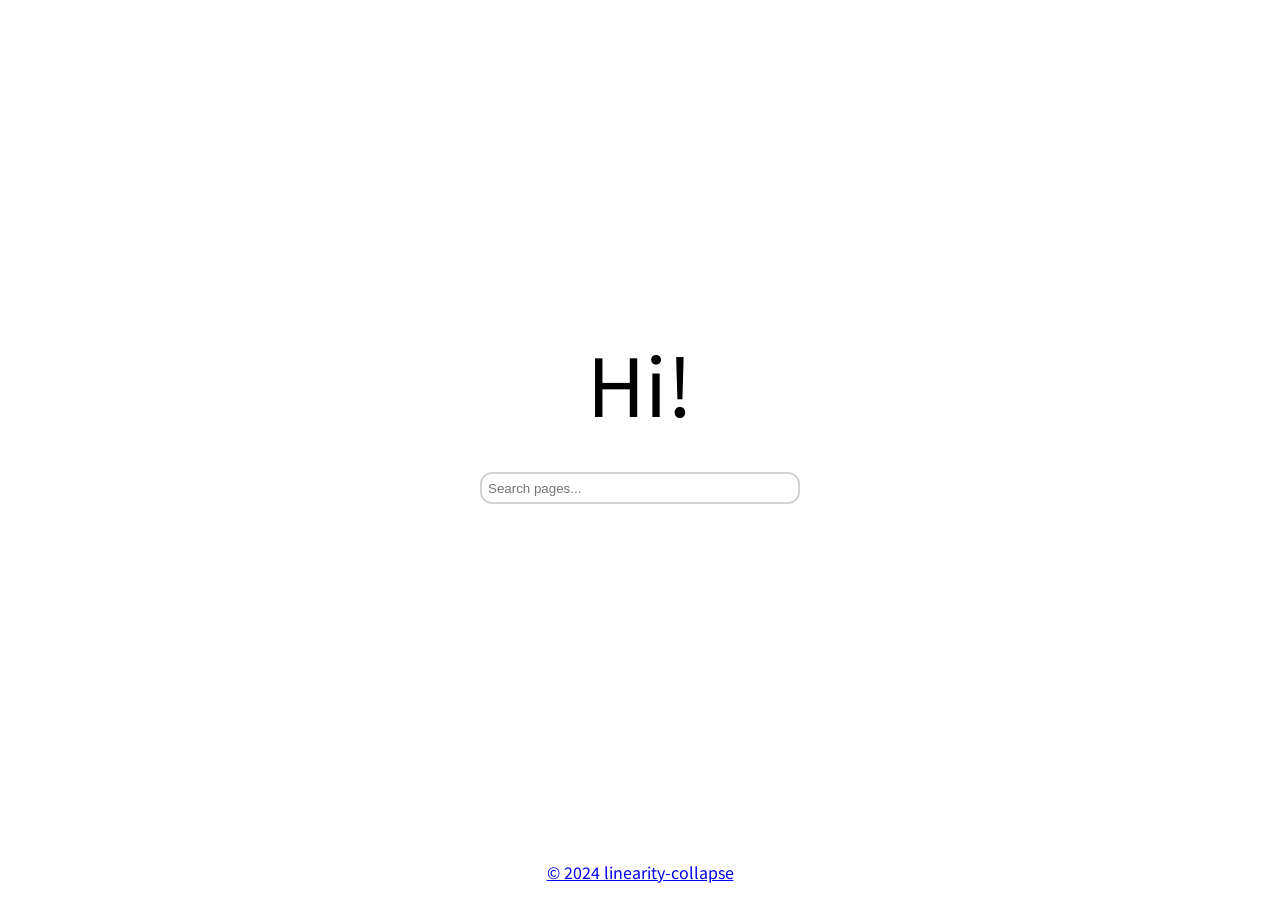
==== index.html @ d4d3545f "Initial commit" ====
<!doctype html>
<html>
  <head>
    <meta charset="utf-8">
    <meta name="viewport" content="width=device-width, initial-scale=1" />
    <title>linearity-collapse's blog</title>
    <link rel="stylesheet" href="/static/css/globals.css">
    <link rel="stylesheet" href="/static/css/index.css">
    <meta name="google-site-verification" content="T33jN6o8pSsMVFNC9cGTd0QfRuJ_pmwjWabElREHFsg" />
  </head>
  <body>
    <main>
      <div class="vertically-centered">
        <p class="main-center">Hi!</p>
        <div class="main-center-site-explorer">
          <input id="site-explorer-searchbox" type="search" placeholder="Search pages..."></input>
          <div id="site-explorer-search-result"></div>
        </div>
      </div>
    </main>
    <footer>
      <p class="footer-copyright"><a href="https://github.com/linearity-collapse">© 2024 linearity-collapse</a></p>
    </footer>
    <script src="index.js"></script>
  </body>
</html>
---- static/css/globals.css ----
@import url('https://fonts.googleapis.com/css2?family=Noto+Sans+KR&display=swap');

body {
  margin: 0;
  height: 100vh;
  display: flex;
  flex-direction: column;
  font-family: 'Noto Sans KR', sans-serif;
  font-size: 16px;
}

main {
  flex-grow: 1;
}

.vertically-centered {
  display: flex;
  flex-grow: 1;
  flex-direction: column;
  justify-content: center;
}

.main-center {
  font-size: 5em;
  margin: 0;
  text-align: center;
}

.main-center-site-explorer {
  display: flex;
  flex-direction: column;
  justify-content: center;
  margin-block-start: 32px;
  margin-block-end: 32px;
}

#site-explorer-searchbox {
  width: 320px;
  height: 32px;
  margin: auto;
  padding-inline-start: 6px;
  padding-inline-end: 6px;
  border-radius: 12px;
  border: 2px solid lightgray;
  appearance: none;
  outline: none;
  transition: border-color 0.3s;
}

#site-explorer-searchbox:focus {
  border-color: #77C3EC;
}

#site-explorer-search-result {
  width: 320px;
  margin: auto;
}

.search-result-entry:hover {
  background-color: lightblue;
}

.search-result-entry {
  border: 1px solid lightgray;
  padding: 12px;
}

.search-result-title {
  margin: 0 0 12px 0;
  font-weight: bold;
}

.search-result-url {
  color: gray;
  font-size: 0.8em;
  margin: 0;
}

.main-article {
  margin: auto;
  max-width: 800px;
  min-width: 320px;
}

.main-article > * {
  margin-inline-start: 5%;
  margin-inline-end: 5%;
}

.main-article p {
  font-size: 1.2em;
}

h1 {
  font-size: 5em;
}

h2 {
  font-size: 3em;
}

h3 {
  font-size: 2em;
}

h4 {
  font-size: 1.6em;
}

.footer-copyright {
  margin-block-start: 0;
  margin-block-end: 1em;
  margin-inline-start: 0;
  margin-inline-end: 0;
  text-align: center;
}
---- static/css/index.css ----
main {
  display: flex;
}
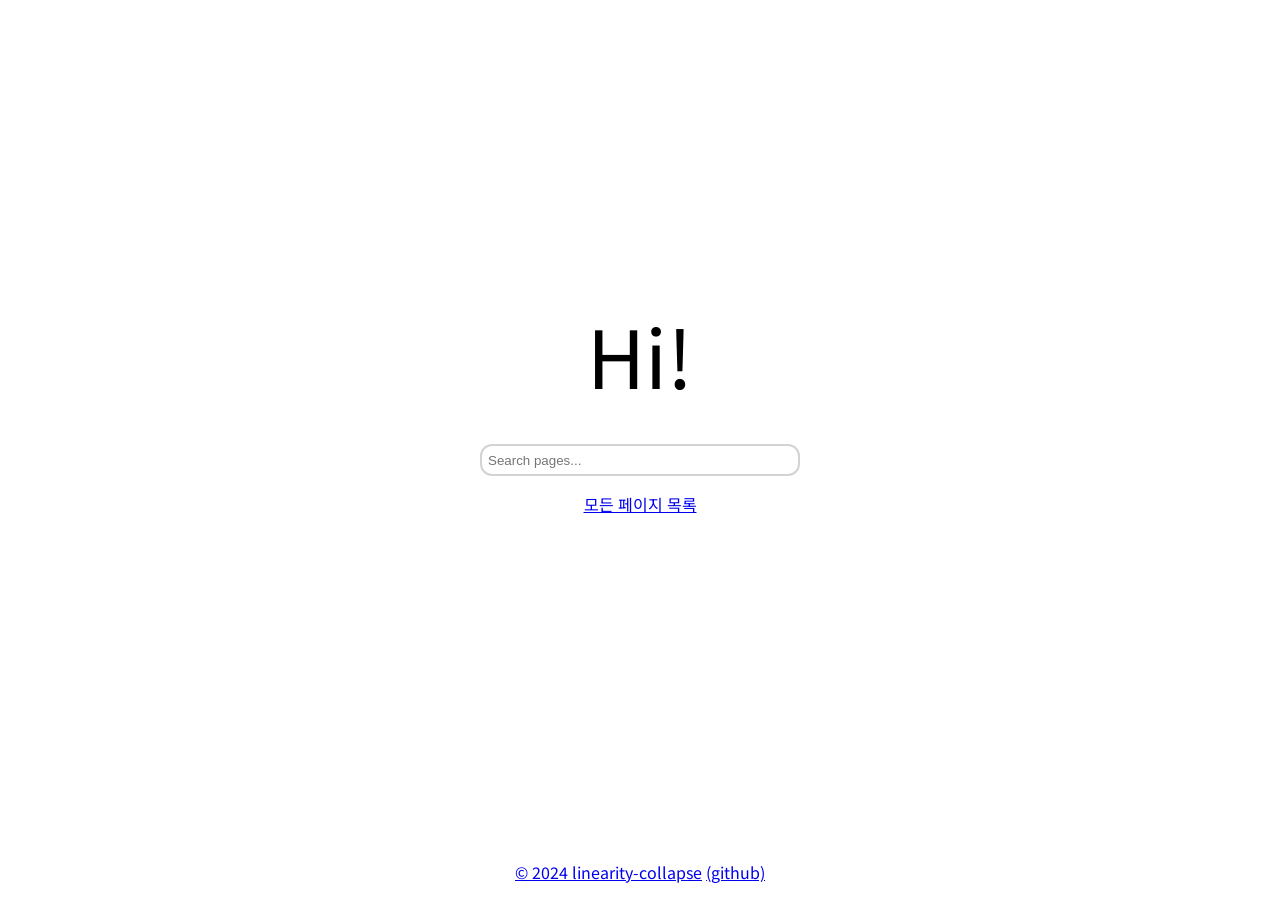
==== commit bc772786: "Update pages" ====
--- a/index.html
+++ b/index.html
@@ -15,12 +15,19 @@
         <div class="main-center-site-explorer">
           <input id="site-explorer-searchbox" type="search" placeholder="Search pages..."></input>
           <div id="site-explorer-search-result"></div>
+          <p id="site-explorer-to-page-list">
+            <a href="./pages.html">모든 페이지 목록</a>
+          </p>
         </div>
       </div>
     </main>
     <footer>
-      <p class="footer-copyright"><a href="https://github.com/linearity-collapse">© 2024 linearity-collapse</a></p>
+      <p class="footer-copyright">
+        <a href="/">© 2024 linearity-collapse</a>
+        <a href="https://github.com/linearity-collapse">(github)</a>
+      </p>
     </footer>
+    <script src="search.js"></script>
     <script src="index.js"></script>
   </body>
 </html>
--- a/static/css/globals.css
+++ b/static/css/globals.css
@@ -87,6 +87,10 @@
   margin-inline-end: 5%;
 }
 
+.main-article > img {
+  max-width: 90%;
+}
+
 .main-article p {
   font-size: 1.2em;
 }
--- a/static/css/index.css
+++ b/static/css/index.css
@@ -1,3 +1,7 @@
 main {
   display: flex;
 }
+
+#site-explorer-to-page-list {
+  text-align: center;
+}
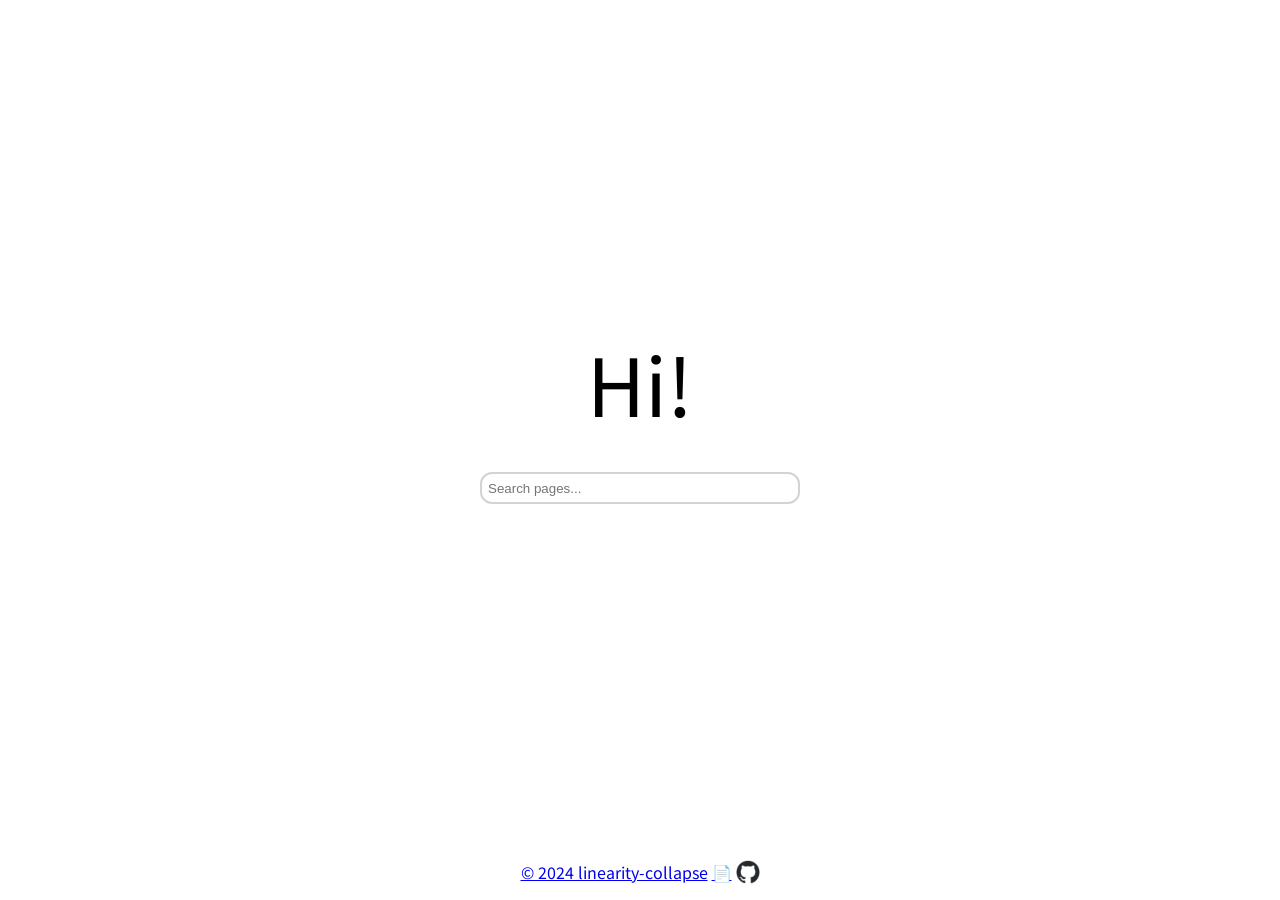
==== commit 4c5c241d: "Make changes" ====
--- a/index.html
+++ b/index.html
@@ -14,17 +14,19 @@
         <p class="main-center">Hi!</p>
         <div class="main-center-site-explorer">
           <input id="site-explorer-searchbox" type="search" placeholder="Search pages..."></input>
-          <div id="site-explorer-search-result"></div>
-          <p id="site-explorer-to-page-list">
-            <a href="./pages.html">모든 페이지 목록</a>
-          </p>
+          <div id="site-explorer-search-result-displayer">
+            <div id="site-explorer-search-result"></div>
+          </div>
         </div>
       </div>
     </main>
     <footer>
       <p class="footer-copyright">
         <a href="/">© 2024 linearity-collapse</a>
-        <a href="https://github.com/linearity-collapse">(github)</a>
+        <a href="/pages.html">&#x0001f4c4;</a>
+        <a href="https://github.com/linearity-collapse">
+          <img src="/static/img/github-mark.png" width="24" height="24" style="vertical-align: bottom;">
+        </a>
       </p>
     </footer>
     <script src="search.js"></script>
--- a/static/css/globals.css
+++ b/static/css/globals.css
@@ -24,56 +24,6 @@
   font-size: 5em;
   margin: 0;
   text-align: center;
-}
-
-.main-center-site-explorer {
-  display: flex;
-  flex-direction: column;
-  justify-content: center;
-  margin-block-start: 32px;
-  margin-block-end: 32px;
-}
-
-#site-explorer-searchbox {
-  width: 320px;
-  height: 32px;
-  margin: auto;
-  padding-inline-start: 6px;
-  padding-inline-end: 6px;
-  border-radius: 12px;
-  border: 2px solid lightgray;
-  appearance: none;
-  outline: none;
-  transition: border-color 0.3s;
-}
-
-#site-explorer-searchbox:focus {
-  border-color: #77C3EC;
-}
-
-#site-explorer-search-result {
-  width: 320px;
-  margin: auto;
-}
-
-.search-result-entry:hover {
-  background-color: lightblue;
-}
-
-.search-result-entry {
-  border: 1px solid lightgray;
-  padding: 12px;
-}
-
-.search-result-title {
-  margin: 0 0 12px 0;
-  font-weight: bold;
-}
-
-.search-result-url {
-  color: gray;
-  font-size: 0.8em;
-  margin: 0;
 }
 
 .main-article {
--- a/static/css/index.css
+++ b/static/css/index.css
@@ -1,5 +1,62 @@
 main {
   display: flex;
+}
+
+.main-center-site-explorer {
+  display: flex;
+  flex-direction: column;
+  justify-content: center;
+  margin-block-start: 32px;
+  margin-block-end: 32px;
+}
+
+#site-explorer-searchbox {
+  width: 320px;
+  height: 32px;
+  margin: auto;
+  padding-inline-start: 6px;
+  padding-inline-end: 6px;
+  border-radius: 12px;
+  border: 2px solid lightgray;
+  appearance: none;
+  outline: none;
+  transition: border-color 0.3s;
+}
+
+#site-explorer-searchbox:focus {
+  border-color: #77C3EC;
+}
+
+#site-explorer-search-result-displayer {
+  position: relative;
+}
+
+#site-explorer-search-result {
+  position: absolute;
+  width: 320px;
+  left: 0;
+  right: 0;
+  margin: auto;
+}
+
+.search-result-entry:hover {
+  background-color: lightblue;
+}
+
+.search-result-entry {
+  border: 1px solid lightgray;
+  padding: 12px;
+}
+
+.search-result-title {
+  margin: 0 0 12px 0;
+  font-weight: bold;
+}
+
+.search-result-url {
+  color: gray;
+  font-size: 0.8em;
+  margin: 0;
 }
 
 #site-explorer-to-page-list {
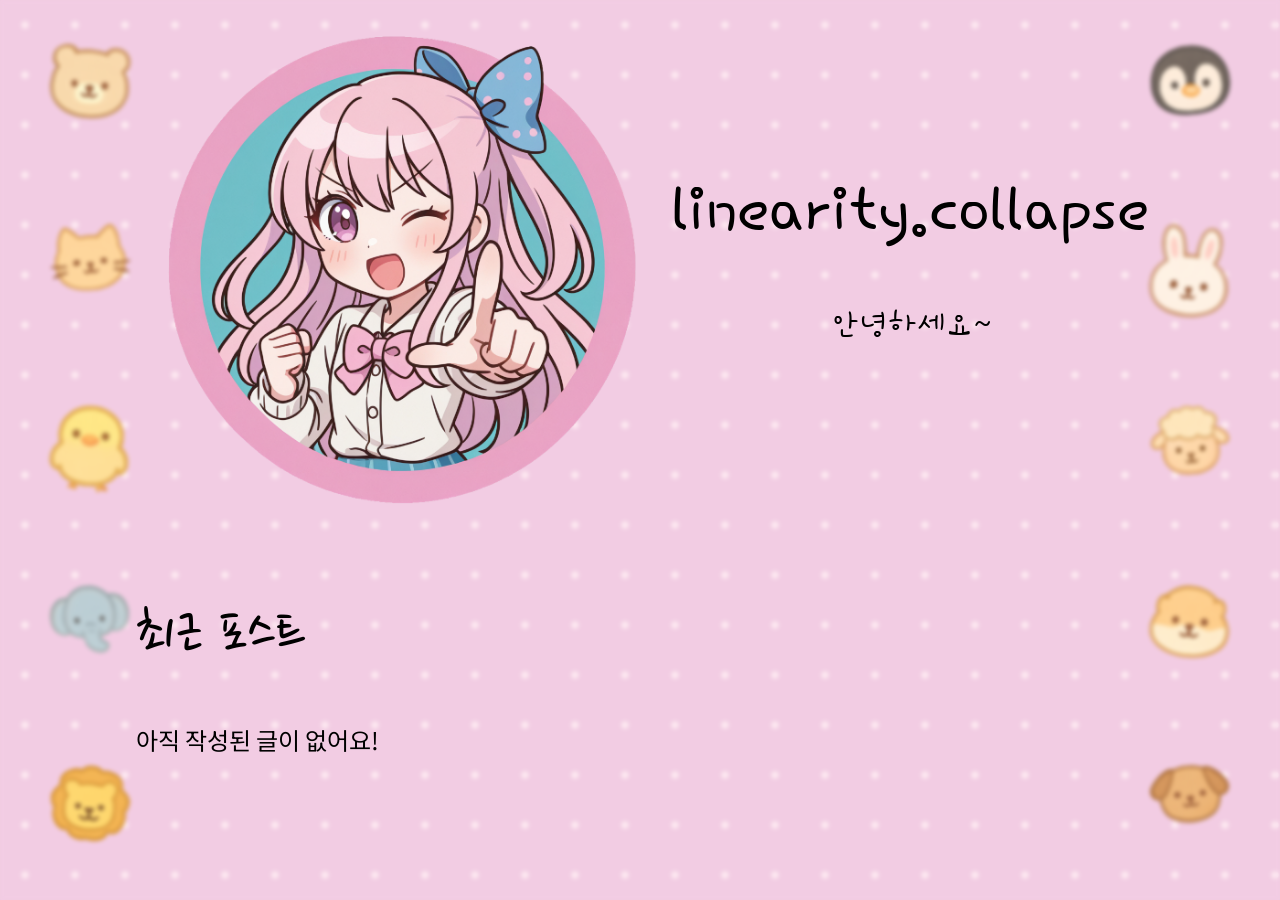
==== commit 2a65bc9e: "Initial commit" ====
--- a/index.html
+++ b/index.html
@@ -2,34 +2,51 @@
 <html>
   <head>
     <meta charset="utf-8">
-    <meta name="viewport" content="width=device-width, initial-scale=1" />
-    <title>linearity-collapse's blog</title>
-    <link rel="stylesheet" href="/static/css/globals.css">
-    <link rel="stylesheet" href="/static/css/index.css">
-    <meta name="google-site-verification" content="T33jN6o8pSsMVFNC9cGTd0QfRuJ_pmwjWabElREHFsg" />
+    <meta content="width=device-width, initial-scale=1" name="viewport">
+    <link href="/styles/main.css" rel="preload">
+    <link href="https://fonts.googleapis.com" rel="preconnect">
+    <link crossorigin href="https://fonts.gstatic.com" rel="preconnect">
+    <link href="https://fonts.googleapis.com/css2?family=Hi+Melody&family=Nanum+Pen+Script&family=Noto+Sans+KR:wght@100..900&family=Roboto+Flex:opsz,wght@8..144,100..1000&display=swap" rel="stylesheet">
+    <link href="/styles/main.css" rel="stylesheet">
+    <title>Main Page</title>
+    <link href="/styles/mainpage.css" rel="stylesheet">
   </head>
   <body>
-    <main>
-      <div class="vertically-centered">
-        <p class="main-center">Hi!</p>
-        <div class="main-center-site-explorer">
-          <input id="site-explorer-searchbox" type="search" placeholder="Search pages..."></input>
-          <div id="site-explorer-search-result-displayer">
-            <div id="site-explorer-search-result"></div>
-          </div>
+    <div>
+      <div class="page-title-div">
+        <div class="profile-pic-container">
+          <image src="/static/img/profilepic_512.png">
+        </div>
+        <div class="page-intro-div">
+          <p class="hi-melody-regular page-intro-title-text">
+            linearity.collapse
+          </p>
+          <p class="hi-melody-regular page-intro-text">
+            안녕하세요~
+          </p>
         </div>
       </div>
-    </main>
-    <footer>
-      <p class="footer-copyright">
-        <a href="/">© 2024 linearity-collapse</a>
-        <a href="/pages.html">&#x0001f4c4;</a>
-        <a href="https://github.com/linearity-collapse">
-          <img src="/static/img/github-mark.png" width="24" height="24" style="vertical-align: bottom;">
-        </a>
-      </p>
-    </footer>
-    <script src="search.js"></script>
-    <script src="index.js"></script>
+      <div class="centered-div">
+        <div class="latest-posts-div">
+          <h2 class="nanum-pen-script-regular">최근 포스트</h2>
+          <p class="noto-sans-kr">
+            아직 작성된 글이 없어요!
+          </p>
+        </div>
+      </div>
+    </div>
+    <div class="background-drawing">
+      <image src="/static/img/bear.png">
+      <image src="/static/img/cat.png">
+      <image src="/static/img/chicken2.png">
+      <image src="/static/img/elephant.png">
+      <image src="/static/img/lion.png">
+      <image src="/static/img/penguin.png">
+      <image src="/static/img/rabbit.png">
+      <image src="/static/img/sheep.png">
+      <image src="/static/img/shibadog.png">
+      <image src="/static/img/dog.png">
+    </div>
+    <div class="background-blur"></div>
   </body>
-</html>+</html>
--- a/styles/main.css
+++ b/styles/main.css
@@ -0,0 +1,142 @@
+body {
+  margin: 0;
+  padding: 0;
+  background: radial-gradient(circle at 25px 25px, #FFEDF3 3px, #F2CCE3 4px) 0 0 / 50px 50px;;
+}
+
+h1 {
+  font-size: 120px;
+}
+
+* {
+  box-sizing: border-box;
+}
+
+* {
+  font-family: "Noto Sans KR", sans-serif;
+  font-optical-sizing: auto;
+  font-weight: 400;    /* from 100 to 900 */
+  font-style: normal;
+  font-size: 24px;
+}
+
+.roboto-flex {
+  font-family: "Roboto Flex", sans-serif;
+  font-optical-sizing: auto;
+  font-weight: 300;    /* from 100 to 1000 */
+  font-style: normal;
+  font-variation-settings:
+    "slnt" 0,
+    "wdth" 100,
+    "GRAD" 0,
+    "XOPQ" 96,
+    "XTRA" 468,
+    "YOPQ" 79,
+    "YTAS" 750,
+    "YTDE" -203,
+    "YTFI" 738,
+    "YTLC" 514,
+    "YTUC" 712;
+}
+
+.hi-melody-regular {
+  font-family: "Hi Melody", sans-serif;
+  font-weight: 400;
+  font-style: normal;
+}
+
+.noto-sans-kr {
+  font-family: "Noto Sans KR", sans-serif;
+  font-optical-sizing: auto;
+  font-weight: 400;    /* from 100 to 900 */
+  font-style: normal;
+}
+
+.nanum-pen-script-regular {
+  font-family: "Nanum Pen Script", cursive;
+  font-weight: 400;
+  font-style: normal;
+}
+
+.background-blur {
+  position: fixed;
+  top: 0;
+  left: 0;
+  height: 100vh;
+  width: 100vw;
+  backdrop-filter: blur(2px);
+  z-index: -50;
+}
+
+.background-drawing {
+  position: fixed;
+  top: 0;
+  left: 0;
+  z-index: -100;
+}
+
+.background-drawing img {
+  position: fixed;
+  width: 80px;
+  height: auto;
+}
+
+.background-drawing img:nth-child(1) {
+  top: 5vh;
+  left: 50px;
+  transform: rotate(5deg);
+}
+
+.background-drawing img:nth-child(2) {
+  top: 25vh;
+  left: 50px;
+  transform: rotate(-5deg);
+}
+
+.background-drawing img:nth-child(3) {
+  top: 45vh;
+  left: 50px;
+  transform: rotate(5deg);
+}
+
+.background-drawing img:nth-child(4) {
+  top: 65vh;
+  left: 50px;
+  transform: rotate(-5deg);
+}
+
+.background-drawing img:nth-child(5) {
+  top: 85vh;
+  left: 50px;
+  transform: rotate(5deg);
+}
+
+.background-drawing img:nth-child(6) {
+  top: 5vh;
+  right: 50px;
+  transform: rotate(-5deg);
+}
+
+.background-drawing img:nth-child(7) {
+  top: 25vh;
+  right: 50px;
+  transform: rotate(5deg);
+}
+
+.background-drawing img:nth-child(8) {
+  top: 45vh;
+  right: 50px;
+  transform: rotate(-5deg);
+}
+
+.background-drawing img:nth-child(9) {
+  top: 65vh;
+  right: 50px;
+  transform: rotate(5deg);
+}
+
+.background-drawing img:nth-child(10) {
+  top: 85vh;
+  right: 50px;
+  transform: rotate(-5deg);
+}
--- a/styles/main.css
+++ b/styles/main.css
@@ -0,0 +1,142 @@
+body {
+  margin: 0;
+  padding: 0;
+  background: radial-gradient(circle at 25px 25px, #FFEDF3 3px, #F2CCE3 4px) 0 0 / 50px 50px;;
+}
+
+h1 {
+  font-size: 120px;
+}
+
+* {
+  box-sizing: border-box;
+}
+
+* {
+  font-family: "Noto Sans KR", sans-serif;
+  font-optical-sizing: auto;
+  font-weight: 400;    /* from 100 to 900 */
+  font-style: normal;
+  font-size: 24px;
+}
+
+.roboto-flex {
+  font-family: "Roboto Flex", sans-serif;
+  font-optical-sizing: auto;
+  font-weight: 300;    /* from 100 to 1000 */
+  font-style: normal;
+  font-variation-settings:
+    "slnt" 0,
+    "wdth" 100,
+    "GRAD" 0,
+    "XOPQ" 96,
+    "XTRA" 468,
+    "YOPQ" 79,
+    "YTAS" 750,
+    "YTDE" -203,
+    "YTFI" 738,
+    "YTLC" 514,
+    "YTUC" 712;
+}
+
+.hi-melody-regular {
+  font-family: "Hi Melody", sans-serif;
+  font-weight: 400;
+  font-style: normal;
+}
+
+.noto-sans-kr {
+  font-family: "Noto Sans KR", sans-serif;
+  font-optical-sizing: auto;
+  font-weight: 400;    /* from 100 to 900 */
+  font-style: normal;
+}
+
+.nanum-pen-script-regular {
+  font-family: "Nanum Pen Script", cursive;
+  font-weight: 400;
+  font-style: normal;
+}
+
+.background-blur {
+  position: fixed;
+  top: 0;
+  left: 0;
+  height: 100vh;
+  width: 100vw;
+  backdrop-filter: blur(2px);
+  z-index: -50;
+}
+
+.background-drawing {
+  position: fixed;
+  top: 0;
+  left: 0;
+  z-index: -100;
+}
+
+.background-drawing img {
+  position: fixed;
+  width: 80px;
+  height: auto;
+}
+
+.background-drawing img:nth-child(1) {
+  top: 5vh;
+  left: 50px;
+  transform: rotate(5deg);
+}
+
+.background-drawing img:nth-child(2) {
+  top: 25vh;
+  left: 50px;
+  transform: rotate(-5deg);
+}
+
+.background-drawing img:nth-child(3) {
+  top: 45vh;
+  left: 50px;
+  transform: rotate(5deg);
+}
+
+.background-drawing img:nth-child(4) {
+  top: 65vh;
+  left: 50px;
+  transform: rotate(-5deg);
+}
+
+.background-drawing img:nth-child(5) {
+  top: 85vh;
+  left: 50px;
+  transform: rotate(5deg);
+}
+
+.background-drawing img:nth-child(6) {
+  top: 5vh;
+  right: 50px;
+  transform: rotate(-5deg);
+}
+
+.background-drawing img:nth-child(7) {
+  top: 25vh;
+  right: 50px;
+  transform: rotate(5deg);
+}
+
+.background-drawing img:nth-child(8) {
+  top: 45vh;
+  right: 50px;
+  transform: rotate(-5deg);
+}
+
+.background-drawing img:nth-child(9) {
+  top: 65vh;
+  right: 50px;
+  transform: rotate(5deg);
+}
+
+.background-drawing img:nth-child(10) {
+  top: 85vh;
+  right: 50px;
+  transform: rotate(-5deg);
+}
--- a/styles/mainpage.css
+++ b/styles/mainpage.css
@@ -0,0 +1,58 @@
+.page-title-div {
+  display: flex;
+  justify-content: center;
+  flex-wrap: wrap;
+}
+
+.profile-pic-container {
+  flex-shrink: 1;
+  max-width: 540px;
+  padding: 36px;
+}
+
+.profile-pic-container img {
+  max-width: 100%;
+  width: auto;
+  height: auto;
+}
+
+.page-intro-div {
+  display: flex;
+  flex-shrink: 1;
+  flex-direction: column;
+  justify-content: center;
+  max-width: 540px;
+}
+
+.page-intro-title-text {
+  font-size: 84px;
+  margin: 0;
+}
+
+@media (max-width: 500px) {
+  .page-intro-title-text {
+    font-size: 48px;
+    margin: 0;
+  }
+}
+
+.page-intro-text {
+  font-size: 36px;
+  text-align: center;
+}
+
+.centered-div {
+  display: flex;
+  justify-content: center;
+}
+
+.latest-posts-div {
+  flex: 1 0 0;
+  max-width: 1080px;
+  padding: 0 36px 0 36px;
+}
+
+.latest-posts-div h2 {
+  font-size: 60px;
+}
+
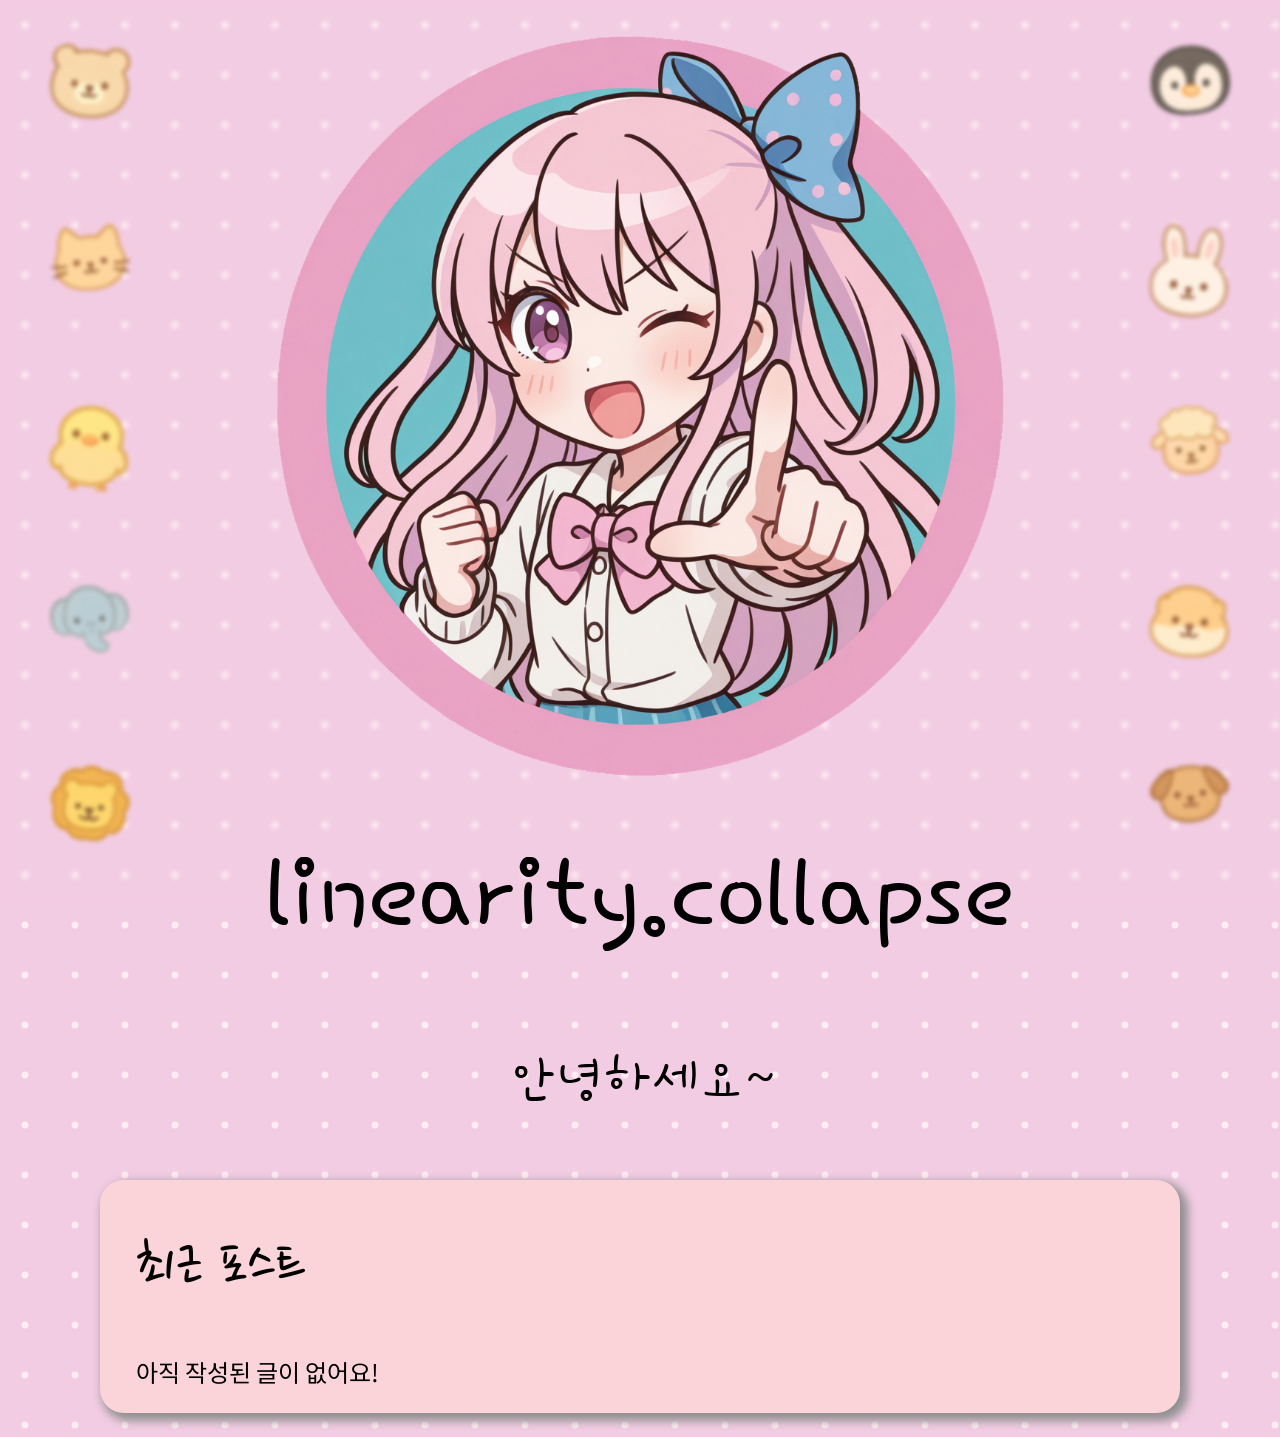
==== commit 6c9a5261: "Update site" ====
--- a/index.html
+++ b/index.html
@@ -15,7 +15,7 @@
     <div>
       <div class="page-title-div">
         <div class="profile-pic-container">
-          <image src="/static/img/profilepic_512.png">
+          <image src="/static/img/profilepic.png">
         </div>
         <div class="page-intro-div">
           <p class="hi-melody-regular page-intro-title-text">
--- a/styles/main.css
+++ b/styles/main.css
@@ -1,7 +1,7 @@
 body {
   margin: 0;
   padding: 0;
-  background: radial-gradient(circle at 25px 25px, #FFEDF3 3px, #F2CCE3 4px) 0 0 / 50px 50px;;
+  background-color: #F2CCE3;
 }
 
 h1 {
@@ -70,9 +70,12 @@
 
 .background-drawing {
   position: fixed;
+  width: 200vw;
+  height: 200vh;
   top: 0;
   left: 0;
   z-index: -100;
+  background: radial-gradient(circle at 25px 25px, #FFEDF3 3px, #F2CCE3 4px) 0 0 / 50px 50px;
 }
 
 .background-drawing img {
--- a/styles/main.css
+++ b/styles/main.css
@@ -1,7 +1,7 @@
 body {
   margin: 0;
   padding: 0;
-  background: radial-gradient(circle at 25px 25px, #FFEDF3 3px, #F2CCE3 4px) 0 0 / 50px 50px;;
+  background-color: #F2CCE3;
 }
 
 h1 {
@@ -70,9 +70,12 @@
 
 .background-drawing {
   position: fixed;
+  width: 200vw;
+  height: 200vh;
   top: 0;
   left: 0;
   z-index: -100;
+  background: radial-gradient(circle at 25px 25px, #FFEDF3 3px, #F2CCE3 4px) 0 0 / 50px 50px;
 }
 
 .background-drawing img {
--- a/styles/mainpage.css
+++ b/styles/mainpage.css
@@ -2,11 +2,12 @@
   display: flex;
   justify-content: center;
   flex-wrap: wrap;
+  column-gap: 24px;
 }
 
 .profile-pic-container {
   flex-shrink: 1;
-  max-width: 540px;
+  max-width: 800px;
   padding: 36px;
 }
 
@@ -21,24 +22,53 @@
   flex-shrink: 1;
   flex-direction: column;
   justify-content: center;
-  max-width: 540px;
+  max-width: 800px;
 }
 
 .page-intro-title-text {
-  font-size: 84px;
+  font-size: 132px;
   margin: 0;
 }
 
-@media (max-width: 500px) {
+.page-intro-text {
+  font-size: 60px;
+  text-align: center;
+}
+
+@media (max-width: 850px) {
+  .page-intro-title-text {
+    font-size: 96px;
+    margin: 0;
+  }
+
+  .page-intro-text {
+    font-size: 54px;
+    text-align: center;
+  }
+}
+
+@media (max-width: 570px) {
+  .page-intro-title-text {
+    font-size: 60px;
+    margin: 0;
+  }
+
+  .page-intro-text {
+    font-size: 48px;
+    text-align: center;
+  }
+}
+
+@media (max-width: 345px) {
   .page-intro-title-text {
     font-size: 48px;
     margin: 0;
   }
-}
 
-.page-intro-text {
-  font-size: 36px;
-  text-align: center;
+  .page-intro-text {
+    font-size: 36px;
+    text-align: center;
+  }
 }
 
 .centered-div {
@@ -50,6 +80,10 @@
   flex: 1 0 0;
   max-width: 1080px;
   padding: 0 36px 0 36px;
+  background-color: #FAD4D9;
+  border-radius: 24px;
+  box-shadow: 5px 5px 10px 3px #909090;
+  margin-bottom: 24px;
 }
 
 .latest-posts-div h2 {
